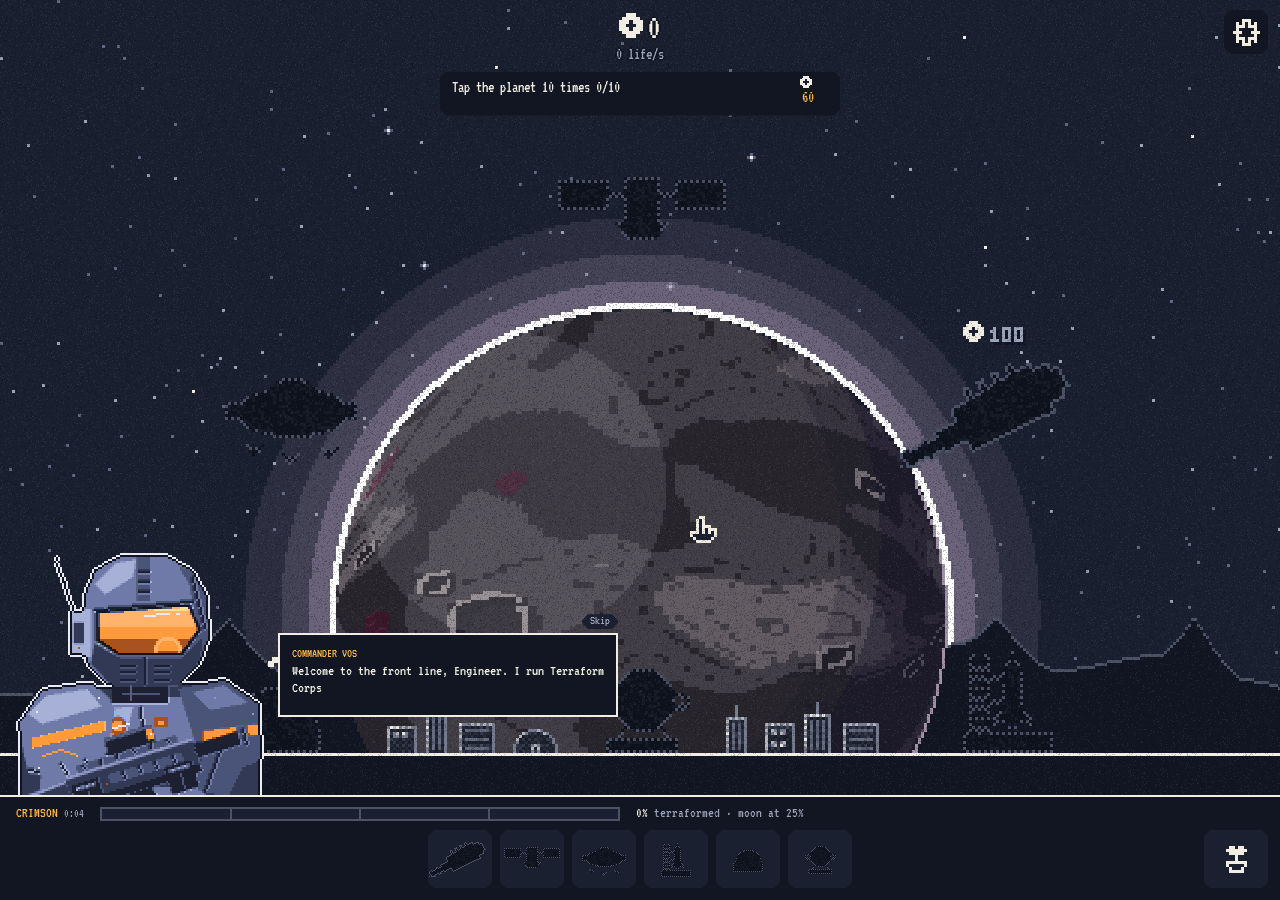
==== index.html @ 7e872ab9 "Combo counter drawn at normal label size (it was double)" ====
<!doctype html>
<html lang="en">
<head>
<meta charset="utf-8">
<meta name="viewport" content="width=device-width,initial-scale=1,viewport-fit=cover">
<title>Terraform</title>
<meta name="description" content="A pixel-art idle game: heal dead alien worlds with lasers, mirrors, drones, comets and antimatter. Free, in the browser, keeps counting while you are away.">
<meta name="theme-color" content="#111622">
<meta property="og:title" content="Terraform">
<meta property="og:description" content="Revive 12 dead worlds. A pixel-art idle game with real space science.">
<meta property="og:type" content="website">
<meta property="og:url" content="https://utkarshbahuguna.me/terraform-idle/">
<meta property="og:image" content="https://utkarshbahuguna.me/terraform-idle/og.jpg">
<meta name="twitter:card" content="summary_large_image">
<link rel="stylesheet" href="style.css?v=10"><!-- ?v: bump on every release, so a new page never runs with a cached old stylesheet or script -->
<link rel="manifest" href="manifest.webmanifest">
<link rel="icon" href="icons/icon-192.png" type="image/png">
<link rel="apple-touch-icon" href="icons/icon-192.png">
</head>
<body>
<canvas id="c" tabindex="0" role="button" aria-label="Your planet. Tap it, or press Enter or Space, to collect life. When a golden comet or a supply crate is in the sky, Enter or Space catches it. M taps the moon. Open systems with the buttons at the bottom or keys 1 to 6."></canvas>
<header id="top">
  <div id="hud"><div id="life"></div><div id="rate"></div></div>
  <button id="goal"><span id="gtext"></span><span id="grew"></span></button>
  <button id="gear" aria-label="Settings" aria-controls="settings"></button>
</header>
<div id="toast" role="status" aria-live="polite"></div>
<div id="contract" role="status" hidden></div>
<!-- before the bar so the commander stands behind it -->
<div id="guide" hidden>
  <img id="gface" alt="Commander Vos">
  <div id="gbox"><button id="gbubble"><b id="gname">COMMANDER VOS</b><span id="gsay" aria-hidden="true"></span><small id="ghint"></small></button><button id="gskip">Skip</button></div>
  <p id="gsr" class="sr" aria-live="polite"></p>
</div>
<footer id="dock">
  <div id="world"><div id="winfo"><b id="wname"></b> <small id="wtime" aria-label="Run time"></small><small id="wtrait"></small></div><div id="heal" role="progressbar" aria-label="Terraformed" aria-valuemin="0" aria-valuemax="100"><div id="healbar"></div></div><div id="healtxt"></div></div>
  <nav id="bar" aria-label="Systems"></nav>
</footer>
<section id="panel" aria-labelledby="pname" hidden>
  <div id="phead"><button id="prev" class="arrow" aria-label="Previous system">&lt;</button><b id="pname"></b><button id="next" class="arrow" aria-label="Next system">&gt;</button><span id="pinfo"></span><button id="pclose" aria-label="Close">X</button></div>
  <div id="pbody"><div id="prows"></div><p id="pfact" class="fact"></p></div>
</section>
<section id="talents" role="dialog" aria-modal="true" aria-labelledby="tth" hidden>
  <header id="thead"><span id="tseeds"></span><h2 id="tth">Talents</h2><button id="tclose" aria-label="Close talents">X</button></header>
  <div id="tscroll"><button id="treset">Reset<small>refund all</small></button><div id="tree"></div></div>
  <div id="tinfo"><div class="rt"><span id="tname"></span><small id="tdesc"></small></div><button id="tbuy" class="buy"></button></div>
</section>
<section id="settings" role="dialog" aria-modal="true" aria-labelledby="sth" hidden>
  <div class="box">
    <header><h2 id="sth">Settings</h2><button id="sclose" aria-label="Close settings">X</button></header>
    <div id="sopts"></div>
    <h3>Achievements <span id="acount"></span></h3>
    <ul id="alist"></ul>
    <h3>Save</h3>
    <p class="hint">Progress is saved in this browser only. Copy the code to carry it to another device, or paste one here to load it.</p>
    <textarea id="scode" rows="3" aria-label="Save code" spellcheck="false" autocomplete="off"></textarea>
    <div class="srow"><button id="sexport" class="act">Copy save code</button><button id="simport" class="act">Load code</button></div>
    <h3>Photo</h3>
    <div class="srow"><span>Save a clean picture of your planet (or press P).</span><button id="sphoto" class="act">Take photo</button></div>
    <button id="snew" class="act">New game</button>
    <p class="hint">TERRAFORM · <a href="https://github.com/u7k4rs6/terraform-idle">source on GitHub</a> · <a href="privacy.html">privacy</a></p>
  </div>
</section>
<button id="cineskip" hidden>Skip &gt;&gt;</button>
<div id="warp" role="dialog" aria-modal="true" aria-labelledby="warph" hidden>
  <div class="box"><h2 id="warph">Planet terraformed</h2><p id="warptxt"></p><h3 id="boonh"></h3><div id="boons"></div><div class="srow"><button id="warpstay">Stay a while</button><button id="warpshare">Share</button></div></div>
</div>
<script src="data.js?v=10"></script>
<script src="game.js?v=10"></script>
</body>
</html>
---- style.css ----
@font-face { font-family: 'VT323'; font-style: normal; font-weight: 400; font-display: swap; src: url(fonts/VT323-Regular.woff2) format('woff2'); } /* self-hosted (OFL, see fonts/OFL.txt): no third-party request, works offline */
:root { --bg: #1a2030; --deep: #111622; --line: #f2ede2; --dim: #4b5266; --soft: #9aa2b6; --acc: #ffb547; --fill: #4a3a20; --scrim: #111622cc; --cut: 6px; }
* { box-sizing: border-box; margin: 0; }
html { font-size: 20px; }
html.big { font-size: 24px; } /* Large text setting */
html, body { height: 100%; overflow: hidden; background: var(--bg); color: var(--line); font: 1rem/1.15 'VT323', monospace; touch-action: manipulation; -webkit-tap-highlight-color: transparent; user-select: none; }
#c { position: fixed; left: 0; top: 0; image-rendering: pixelated; touch-action: manipulation; }
#c:focus { outline: none; }
#c:focus-visible { outline: 2px solid var(--acc); outline-offset: -4px; }
button { font: inherit; color: inherit; cursor: pointer; background: none; border: 0; padding: 0; } /* no browser padding: it pushed icons and fills off-centre */
button:disabled { cursor: default; }
button:focus-visible { outline: 2px solid var(--acc); outline-offset: 2px; }
.ico { height: .8em; image-rendering: pixelated; vertical-align: -1px; margin-right: 4px; }

/* panels: solid fills with cut corners (no outlines) */
#goal, #gear, .tile, #toast, #contract, .buy, .act, .tog, .boon, #settings .box, #warp .box, #pclose, #sclose, #tclose, .arrow, #gskip, #cineskip, #treset {
  clip-path: polygon(var(--cut) 0, calc(100% - var(--cut)) 0, 100% var(--cut), 100% calc(100% - var(--cut)), calc(100% - var(--cut)) 100%, var(--cut) 100%, 0 calc(100% - var(--cut)), 0 var(--cut)); }

/* top: life readout, the goal under it, the settings gear in the corner */
#top { position: fixed; top: 0; left: 0; right: 0; display: flex; flex-direction: column; align-items: center; gap: 8px; padding: calc(10px + env(safe-area-inset-top)) calc(16px + env(safe-area-inset-right)) 0 calc(16px + env(safe-area-inset-left)); pointer-events: none; }
#hud { text-align: center; text-shadow: 0 2px 0 var(--deep), 2px 0 0 var(--deep), -2px 0 0 var(--deep), 0 -2px 0 var(--deep); }
#life { font-size: 2.2rem; line-height: 1; }
#life .ico { height: .7em; vertical-align: 0; }
#rate { color: var(--soft); }
#goal { pointer-events: auto; position: relative; display: flex; width: min(400px, 100%); min-height: 44px; text-align: left;
  background: linear-gradient(90deg, var(--fill) var(--p, 0%), var(--deep) 0); } /* fills as the goal progresses (--p set in game.js) */
#goal[hidden] { display: none; }
#gtext { flex: 1; padding: 6px 12px; display: flex; align-items: center; }
#grew { min-width: 64px; display: grid; place-items: center; padding: 4px 10px; color: var(--acc); }
#goal.ready { background: var(--acc); color: var(--deep); animation: ready 1.2s steps(2) infinite; }
#goal.ready #grew { color: var(--deep); }
@keyframes ready { 50% { filter: brightness(1.15); } }
html.calm #goal.ready { animation: none; }
.tile.ok::after { content: ""; position: absolute; top: 5px; right: 5px; width: 6px; height: 6px; background: var(--acc); }
#toast { position: fixed; left: 50%; transform: translateX(-50%); width: min(420px, calc(100% - 32px)); padding: 6px 12px; background: var(--deep); box-shadow: inset 3px 0 var(--soft); font-size: .9rem; pointer-events: none; } /* read-only: must not block taps on the systems behind it */
#toast:not(.show) { display: none; }
#toast.big { box-shadow: inset 3px 0 var(--acc); }
@media (max-width: 899px) { body:has(#panel:not([hidden])) #toast { display: none; } } /* phones: the panel needs the room */
@media (min-width: 900px) { #toast { left: calc(16px + env(safe-area-inset-left)); transform: none; width: 340px; } } /* wide: the empty sky on the left, clear of the top system */

/* bottom dock: the terraformed bar along its top edge, the world line, then the system tiles */
#dock { position: fixed; left: 0; right: 0; bottom: 0; background: var(--deep); border-top: 2px solid var(--line); } /* the ledge the commander stands behind */
#world { display: grid; grid-template-columns: auto minmax(0, 520px) auto; justify-content: start; grid-template-areas: "info bar txt"; align-items: center; column-gap: 16px; row-gap: 4px; padding: 8px 16px 0; padding-left: calc(16px + env(safe-area-inset-left)); padding-right: calc(16px + env(safe-area-inset-right)); font-size: .9rem; }
#winfo { grid-area: info; }
#wname { font-weight: normal; color: var(--acc); }
#wtime { color: var(--soft); font-variant-numeric: tabular-nums; }
#wtrait { display: block; color: var(--soft); font-size: .8rem; } /* the world's trait, under its name */
#wtrait:empty { display: none; }
/* terraformed bar: four chunks, one per milestone (moon, clouds, rings, alive) */
#heal { grid-area: bar; position: relative; height: 14px; background: var(--bg); border: 2px solid var(--dim); }
#healbar { height: 100%; width: 0; background: var(--acc); }
#heal::after { content: ""; position: absolute; inset: 0; background: linear-gradient(90deg, transparent calc(25% - 1px), var(--dim) 0 calc(25% + 1px), transparent 0 calc(50% - 1px), var(--dim) 0 calc(50% + 1px), transparent 0 calc(75% - 1px), var(--dim) 0 calc(75% + 1px), transparent 0); }
#healtxt { grid-area: txt; color: var(--soft); white-space: nowrap; }
#healtxt b { font-weight: normal; color: var(--line); }
@media (max-width: 700px) { #world { grid-template-columns: 1fr; justify-content: stretch; grid-template-areas: "info" "bar" "txt"; } } /* narrow: name, bar, then what it means */
@media (max-height: 500px) { #top { flex-direction: row; justify-content: center; gap: 16px; padding-right: calc(68px + env(safe-area-inset-right)); } #life { font-size: 1.8rem; } #hud { white-space: nowrap; } } /* landscape phones: one row, so the planet keeps the height */
#bar { position: relative; display: flex; justify-content: center; gap: 8px; padding: 8px 12px calc(12px + env(safe-area-inset-bottom)); }
.tile { position: relative; flex: 1 1 0; max-width: 64px; height: 58px; background: var(--bg); display: grid; place-items: center; }
.tile img { image-rendering: pixelated; max-width: 100%; max-height: 46px; } /* shrink only when a tile is narrower than the icon */
.tile.sel { box-shadow: inset 0 -3px var(--acc); background: var(--fill); }
#ttile img { width: 27px; } /* 9px icon at 3x */
#ttile { position: absolute; bottom: calc(12px + env(safe-area-inset-bottom)); right: calc(12px + env(safe-area-inset-right)); width: 64px; max-width: none; } /* talents: bottom-right corner, apart from the systems */
@media (max-width: 640px) { #bar { padding-right: calc(84px + env(safe-area-inset-right)); } } /* narrow: keep the systems clear of it */
/* embedded (itch.io): the host's fullscreen button sits bottom-right, so the talents tile moves to the bottom-left corner */
html.embed #ttile { right: auto; left: calc(12px + env(safe-area-inset-left)); }
@media (max-width: 640px) { html.embed #bar { padding-right: 12px; padding-left: calc(84px + env(safe-area-inset-left)); } }

/* upgrade sheet + arrows to step between systems */
#panel { position: fixed; left: 50%; bottom: 0; transform: translateX(-50%); width: min(560px, 100%); max-height: 56vh; display: flex; flex-direction: column; background: var(--deep); border-top: 2px solid var(--acc); padding-bottom: env(safe-area-inset-bottom); }
#phead { flex: none; } /* the heading and X stay put */
#pbody { flex: 1 1 auto; min-height: 0; overflow-y: auto; } /* only the upgrades and the fact scroll */
#panel[hidden], .row[hidden] { display: none; }
#phead { display: flex; align-items: center; gap: 12px; padding: 12px 16px; border-bottom: 6px solid var(--bg); }
#pname { font-weight: normal; font-size: 1.2rem; }
#pinfo { flex: 1; text-align: right; color: var(--soft); }
#pclose { width: 36px; height: 36px; background: var(--soft); color: var(--deep); }
.row { display: flex; align-items: center; gap: 12px; padding: 12px 16px; }
.row + .row { border-top: 2px solid var(--bg); }
.rt { flex: 1; }
.rt small { display: block; font-size: .85rem; color: var(--soft); }
.rt .cur { color: var(--line); margin-top: 4px; }
.rt .cur i { font-style: normal; color: var(--acc); }
.lv { color: var(--soft); margin-left: 6px; }
.buy { min-width: 92px; padding: 6px 8px; background: var(--acc); color: var(--deep); line-height: 1; }
.buy[aria-disabled="true"] { background: var(--bg); color: var(--soft); cursor: default; }
.buy span { display: block; margin-top: 4px; }
.fact { padding: 4px 16px 14px; font-size: .85rem; color: var(--soft); }
.fact:empty { display: none; }
.arrow { width: 32px; height: 36px; flex: none; background: var(--bg); color: var(--soft); font-size: 1.2rem; } /* < > step between systems, beside the name */
#phead { gap: 8px; }

/* commander: portrait + speech bubble, bottom left; only the bubble and skip take taps */
#guide { position: fixed; left: calc(8px + env(safe-area-inset-left)); display: flex; align-items: flex-end; gap: 6px; pointer-events: none; }
#guide[hidden] { display: none; }
#gface { width: 264px; flex: none; image-rendering: pixelated; } /* whole multiples of the 132px portrait: 2x */
@media (min-width: 1400px) and (min-height: 860px) { #gface { width: 396px; } }
@media (max-width: 600px) { #gface { width: 176px; } #gbubble { font-size: .85rem; } }
@media (max-height: 500px) { #gface { width: 132px; } } /* landscape phones: 1x, so he does not cover the stats and the planet */
#guide.compact #gface { display: none; } /* panel open: just the bubble */
#guide.talk #gface { animation: talk .24s steps(1) infinite; }
@keyframes talk { 50% { transform: translateY(-2px); } }
#gbox { position: relative; align-self: center; pointer-events: auto; }
#guide.compact #gbox { margin-left: 8px; }
#gbubble { position: relative; display: block; width: min(340px, calc(100vw - 200px)); /* 200 = left offset + portrait + gap on phones */ min-height: 84px; padding: 8px 12px; background: var(--deep); border: 2px solid var(--line); text-align: left; font-size: .95rem; }
#gbubble::before { content: ""; position: absolute; left: -8px; top: 22px; width: 6px; height: 6px; background: var(--line); box-shadow: -4px 4px 0 var(--line); } /* pixel tail toward the commander */
#gname { display: block; font-weight: normal; font-size: .8rem; color: var(--acc); }
#ghint { display: block; margin-top: 6px; text-align: right; font-size: .8rem; color: var(--soft); }
#ghint.wait { color: var(--acc); }
#gskip { position: absolute; right: 0; bottom: 100%; margin-bottom: 4px; padding: 0 8px; background: var(--bg); color: var(--soft); font-size: .8rem; }
.sr { position: absolute; width: 1px; height: 1px; overflow: hidden; clip-path: inset(50%); }

/* talent tree: full-screen sheet, nodes placed on a 300 x 420 grid (percent positions set in game.js) */
#talents { position: fixed; inset: 0; display: flex; flex-direction: column; background: var(--deep); padding: env(safe-area-inset-top) env(safe-area-inset-right) env(safe-area-inset-bottom) env(safe-area-inset-left); }
#talents[hidden] { display: none; }
#thead { display: grid; grid-template-columns: 1fr auto 1fr; align-items: center; padding: 16px; }
#tseeds { font-size: 1.2rem; }
#tth { font-weight: normal; font-size: 1.4rem; }
#tclose { justify-self: end; width: 40px; height: 40px; background: var(--soft); color: var(--deep); }
#tscroll { position: relative; flex: 1; overflow-y: auto; padding: 8px 16px 24px; }
#treset { position: absolute; left: 0; top: 0; z-index: 1; padding: 6px 14px; background: var(--bg); text-align: left; }
#treset small { display: block; color: var(--soft); font-size: .8rem; }
#tree { position: relative; width: min(380px, 100%); aspect-ratio: 300 / 420; margin: 60px auto 0; }
#tree svg { position: absolute; inset: 0; width: 100%; height: 100%; pointer-events: none; }
.tier { position: absolute; left: 0; right: 0; background: var(--bg); pointer-events: none;
  clip-path: polygon(14px 0, calc(100% - 14px) 0, 100% 14px, 100% calc(100% - 14px), calc(100% - 14px) 100%, 14px 100%, 0 calc(100% - 14px), 0 14px); }
/* octagon nodes: the outer colour is the ring, ::before the face */
.tn { --oct: polygon(30% 0, 70% 0, 100% 30%, 100% 70%, 70% 100%, 30% 100%, 0 70%, 0 30%);
  position: absolute; width: 11%; aspect-ratio: 1; transform: translate(-50%, -50%); display: grid; place-items: center; background: var(--dim); clip-path: var(--oct); }
.tn::before { content: ""; position: absolute; inset: 2px; background: var(--deep); clip-path: var(--oct); }
.tn img { position: relative; width: 64%; max-height: 64%; object-fit: contain; image-rendering: pixelated; }
.tn.av { background: var(--acc); }
.tn.on { background: var(--acc); }
.tn.on::before { background: var(--fill); }
.tn.lock img { opacity: .35; }
.tn.sel { background: var(--line); width: 13%; }
#tinfo { display: flex; align-items: center; gap: 12px; padding: 12px max(16px, calc(50% - 280px)); border-top: 2px solid var(--acc); min-height: 76px; }
#tname { font-size: 1.1rem; }

#warp { position: fixed; inset: 0; display: grid; place-items: center; padding: 16px; background: var(--scrim); }
#warp[hidden] { display: none; }
#warp .box { width: min(360px, 100%); padding: 20px; text-align: center; background: var(--deep); box-shadow: inset 0 3px var(--acc); }
#warp h2 { font-weight: normal; font-size: 1.5rem; }
#warp p { margin: 10px 0 16px; color: var(--soft); }


/* settings: gear in the life box, a sheet of toggles, the save code and new game */
/* settings gear: the screen's top-right corner, matching the goal bar (outside the flow, so the layout never re-fits for it) */
#gear { pointer-events: auto; position: absolute; top: calc(10px + env(safe-area-inset-top)); right: calc(12px + env(safe-area-inset-right)); width: 44px; height: 44px; display: grid; place-items: center; background: var(--deep); }
#gear img { display: block; width: 27px; image-rendering: pixelated; } /* 9px icon at 3x */
#settings { position: fixed; inset: 0; display: grid; place-items: center; padding: 16px; background: var(--scrim); overflow-y: auto; }
#settings[hidden] { display: none; }
#settings .box { width: min(420px, 100%); max-height: 100%; overflow-y: auto; padding: 16px 20px; background: var(--deep); box-shadow: inset 0 3px var(--acc); }
#settings header { display: flex; align-items: center; justify-content: space-between; margin-bottom: 8px; }
#settings h2 { font-weight: normal; font-size: 1.4rem; }
#settings h3 { font-weight: normal; font-size: 1.1rem; margin-top: 14px; color: var(--acc); }
#sclose { width: 40px; height: 40px; background: var(--soft); color: var(--deep); }
.srow { display: flex; align-items: center; justify-content: space-between; gap: 12px; padding: 8px 0; border-bottom: 2px solid var(--bg); }
.tog { min-width: 64px; padding: 4px 10px; background: var(--bg); color: var(--soft); }
.tog[aria-pressed="true"] { background: var(--acc); color: var(--deep); }
.hint { color: var(--soft); font-size: .85rem; margin: 6px 0; }
.hint a { color: var(--acc); }
#scode { width: 100%; margin: 6px 0; padding: 6px; font: inherit; font-size: .8rem; color: var(--line); background: var(--bg); border: 2px solid var(--dim); resize: vertical; user-select: text; }
.act { padding: 6px 12px; background: var(--bg); color: var(--line); }
#snew { margin-top: 10px; }
#snew.arm { background: var(--fill); color: var(--acc); }
html.calm #guide.talk #gface { animation: none; } /* reduced motion: the commander stays still while talking */
#alist { list-style: none; padding: 0; max-height: 200px; overflow-y: auto; }
#alist li { padding: 5px 0; border-bottom: 2px solid var(--bg); color: var(--dim); }
#alist li b { display: block; font-weight: normal; }
#alist li small { font-size: .8rem; }
#alist li.on { color: var(--soft); }
#alist li.on b { color: var(--acc); }
#warp .srow { justify-content: center; border: 0; padding-top: 12px; }
#warp .srow button { padding: 4px 10px; background: var(--bg); color: var(--soft); clip-path: polygon(var(--cut) 0, calc(100% - var(--cut)) 0, 100% var(--cut), 100% calc(100% - var(--cut)), calc(100% - var(--cut)) 100%, var(--cut) 100%, 0 calc(100% - var(--cut)), 0 var(--cut)); }
#guide.quip #gface, #guide.quip #gskip { display: none; } /* passing remark: just the bubble */
#guide.quip #gbox { margin-left: 8px; }
#guide.quip #gbubble { width: min(340px, calc(100vw - 40px)); }
#guide.quip #gbubble::before { display: none; } /* no portrait to point at */
#boonh { font-weight: normal; font-size: 1rem; color: var(--acc); margin-bottom: 8px; }
#boons { display: grid; gap: 8px; }
.boon { padding: 8px 12px; text-align: left; background: var(--bg); box-shadow: inset 3px 0 var(--acc); }
.boon b { display: block; font-weight: normal; color: var(--acc); }
.boon small { display: block; font-size: .85rem; color: var(--soft); }
.boon:hover, .boon:focus-visible { background: var(--fill); }
#warp .box { max-height: calc(100vh - 32px); overflow-y: auto; }
/* contract strip: outside the layout (no scene re-fit when it comes and goes); top is set in layout() */
#contract { position: fixed; right: env(safe-area-inset-right); width: 168px; padding: 6px 10px; background: var(--deep); box-shadow: inset 3px 0 #8fe3ff; font-size: .85rem; pointer-events: none; } /* mirrors the stat boxes on the right */
#contract[hidden] { display: none; }
#contract b { display: block; font-weight: normal; color: #8fe3ff; }
#contract span { display: block; color: var(--soft); white-space: nowrap; }
/* sector cinematic: only the canvas, the commander's bubble and Skip */
html.cine #top, html.cine #dock, html.cine #contract, html.cine #toast, html.cine #prev, html.cine #next, html.cine #panel { visibility: hidden; }
html.cine #guide { bottom: 24px !important; }
html.cine #gface, html.cine #gskip { display: none; }
#cineskip { position: fixed; right: calc(16px + env(safe-area-inset-right)); top: calc(16px + env(safe-area-inset-top)); padding: 6px 12px; background: var(--deep); color: var(--soft); }
#cineskip[hidden] { display: none; }
html.cine #gbubble::before { display: none; }
html.cine #gbubble { width: min(420px, calc(100vw - 32px)); }
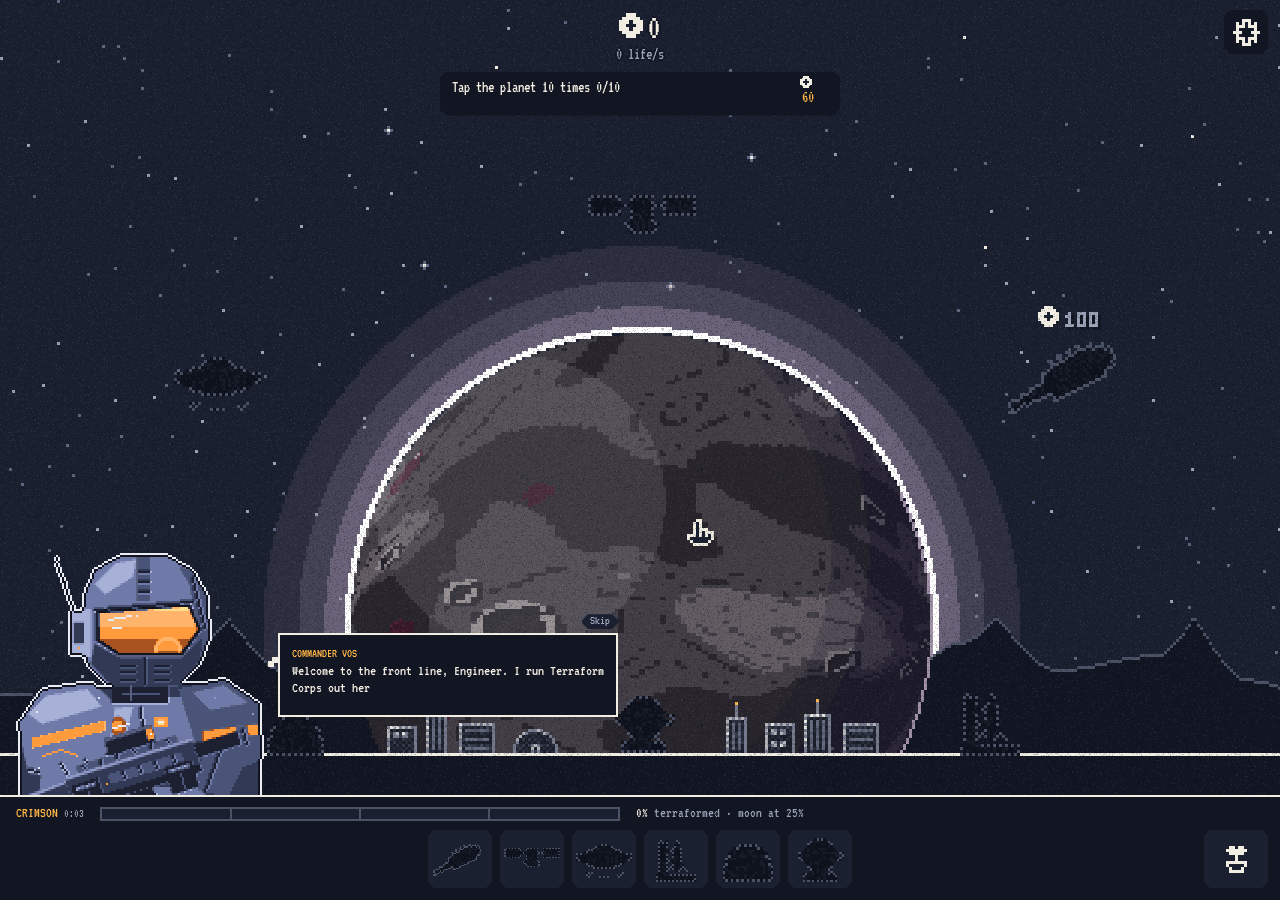
==== commit fe7fd519: "Machines restyled DOOM-ish: worn gunmetal, rust, olive drab, dried blood and bone with grime, rust s" ====
--- a/index.html
+++ b/index.html
@@ -12,7 +12,7 @@
 <meta property="og:url" content="https://utkarshbahuguna.me/terraform-idle/">
 <meta property="og:image" content="https://utkarshbahuguna.me/terraform-idle/og.jpg">
 <meta name="twitter:card" content="summary_large_image">
-<link rel="stylesheet" href="style.css?v=10"><!-- ?v: bump on every release, so a new page never runs with a cached old stylesheet or script -->
+<link rel="stylesheet" href="style.css?v=11"><!-- ?v: bump on every release, so a new page never runs with a cached old stylesheet or script -->
 <link rel="manifest" href="manifest.webmanifest">
 <link rel="icon" href="icons/icon-192.png" type="image/png">
 <link rel="apple-touch-icon" href="icons/icon-192.png">
@@ -65,7 +65,7 @@
 <div id="warp" role="dialog" aria-modal="true" aria-labelledby="warph" hidden>
   <div class="box"><h2 id="warph">Planet terraformed</h2><p id="warptxt"></p><h3 id="boonh"></h3><div id="boons"></div><div class="srow"><button id="warpstay">Stay a while</button><button id="warpshare">Share</button></div></div>
 </div>
-<script src="data.js?v=10"></script>
-<script src="game.js?v=10"></script>
+<script src="data.js?v=11"></script>
+<script src="game.js?v=11"></script>
 </body>
 </html>
--- a/style.css
+++ b/style.css
@@ -52,11 +52,11 @@
 #heal::after { content: ""; position: absolute; inset: 0; background: linear-gradient(90deg, transparent calc(25% - 1px), var(--dim) 0 calc(25% + 1px), transparent 0 calc(50% - 1px), var(--dim) 0 calc(50% + 1px), transparent 0 calc(75% - 1px), var(--dim) 0 calc(75% + 1px), transparent 0); }
 #healtxt { grid-area: txt; color: var(--soft); white-space: nowrap; }
 #healtxt b { font-weight: normal; color: var(--line); }
-@media (max-width: 700px) { #world { grid-template-columns: 1fr; justify-content: stretch; grid-template-areas: "info" "bar" "txt"; } } /* narrow: name, bar, then what it means */
+@media (max-width: 700px) and (min-height: 501px) { #world { grid-template-columns: 1fr; justify-content: stretch; grid-template-areas: "info" "bar" "txt"; } } /* narrow: name, bar, then what it means */
 @media (max-height: 500px) { #top { flex-direction: row; justify-content: center; gap: 16px; padding-right: calc(68px + env(safe-area-inset-right)); } #life { font-size: 1.8rem; } #hud { white-space: nowrap; } } /* landscape phones: one row, so the planet keeps the height */
 #bar { position: relative; display: flex; justify-content: center; gap: 8px; padding: 8px 12px calc(12px + env(safe-area-inset-bottom)); }
 .tile { position: relative; flex: 1 1 0; max-width: 64px; height: 58px; background: var(--bg); display: grid; place-items: center; }
-.tile img { image-rendering: pixelated; max-width: 100%; max-height: 46px; } /* shrink only when a tile is narrower than the icon */
+.tile img { image-rendering: pixelated; width: 88%; height: 46px; object-fit: contain; } /* the machines are small in the scene: show them big here */
 .tile.sel { box-shadow: inset 0 -3px var(--acc); background: var(--fill); }
 #ttile img { width: 27px; } /* 9px icon at 3x */
 #ttile { position: absolute; bottom: calc(12px + env(safe-area-inset-bottom)); right: calc(12px + env(safe-area-inset-right)); width: 64px; max-width: none; } /* talents: bottom-right corner, apart from the systems */
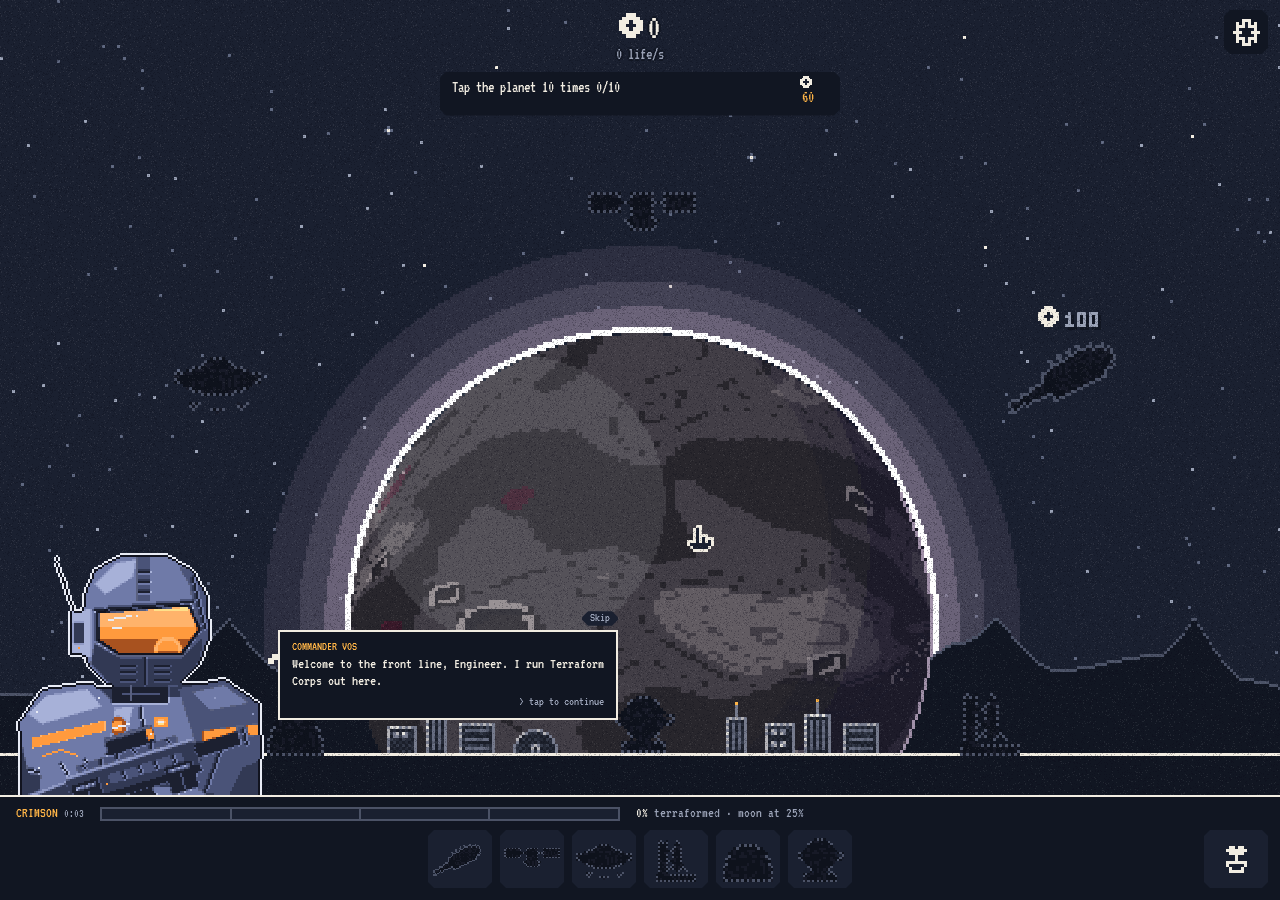
==== commit a24709ee: "Machines at 70% on phones (screens under 600 px on the short side), 65% elsewhere" ====
--- a/index.html
+++ b/index.html
@@ -12,7 +12,7 @@
 <meta property="og:url" content="https://utkarshbahuguna.me/terraform-idle/">
 <meta property="og:image" content="https://utkarshbahuguna.me/terraform-idle/og.jpg">
 <meta name="twitter:card" content="summary_large_image">
-<link rel="stylesheet" href="style.css?v=11"><!-- ?v: bump on every release, so a new page never runs with a cached old stylesheet or script -->
+<link rel="stylesheet" href="style.css?v=12"><!-- ?v: bump on every release, so a new page never runs with a cached old stylesheet or script -->
 <link rel="manifest" href="manifest.webmanifest">
 <link rel="icon" href="icons/icon-192.png" type="image/png">
 <link rel="apple-touch-icon" href="icons/icon-192.png">
@@ -65,7 +65,7 @@
 <div id="warp" role="dialog" aria-modal="true" aria-labelledby="warph" hidden>
   <div class="box"><h2 id="warph">Planet terraformed</h2><p id="warptxt"></p><h3 id="boonh"></h3><div id="boons"></div><div class="srow"><button id="warpstay">Stay a while</button><button id="warpshare">Share</button></div></div>
 </div>
-<script src="data.js?v=11"></script>
-<script src="game.js?v=11"></script>
+<script src="data.js?v=12"></script>
+<script src="game.js?v=12"></script>
 </body>
 </html>
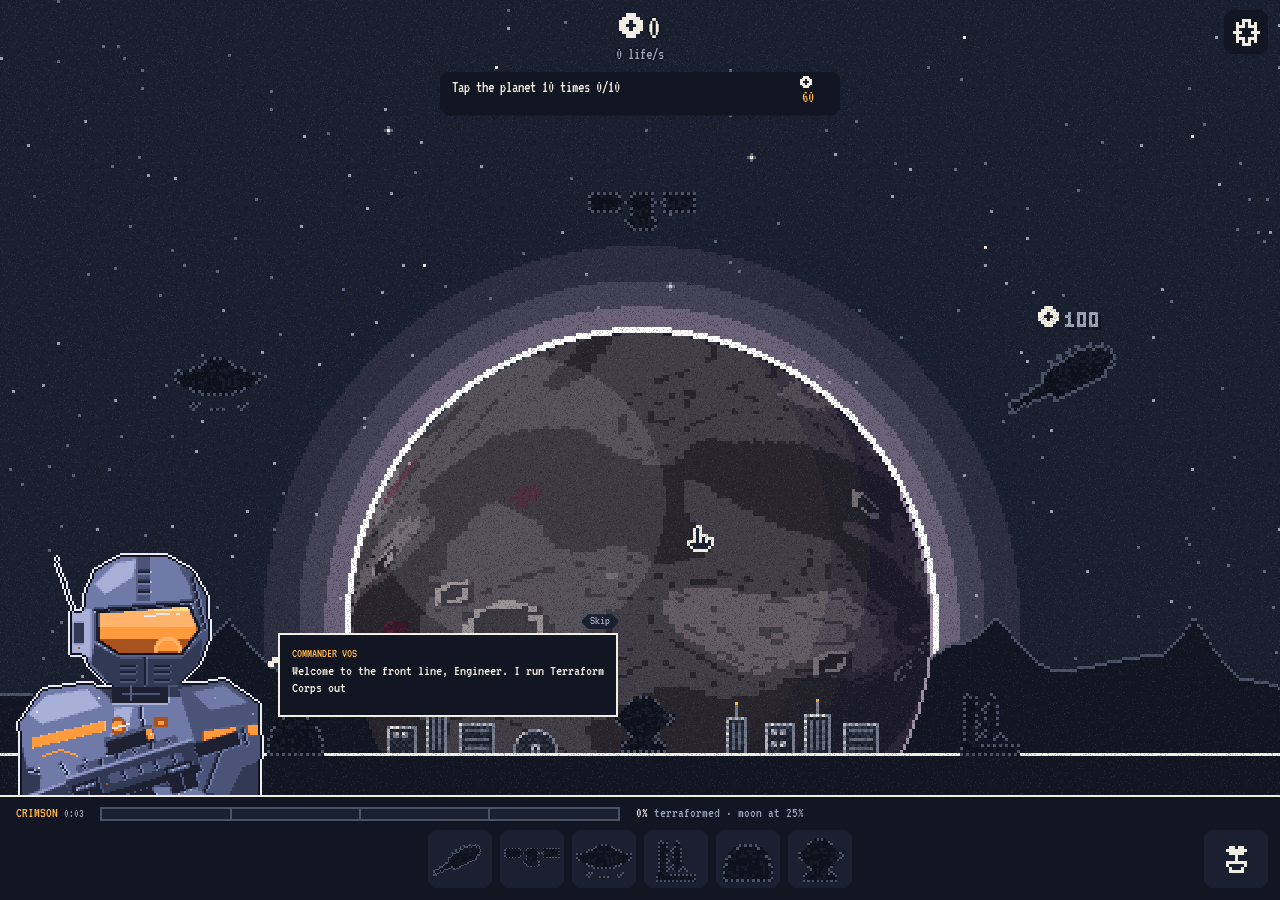
==== commit 67c7dbbc: "Tapping can't replace the machines: hand taps past 6 a second share that rate's pay, and one tap (wi" ====
--- a/index.html
+++ b/index.html
@@ -12,7 +12,7 @@
 <meta property="og:url" content="https://utkarshbahuguna.me/terraform-idle/">
 <meta property="og:image" content="https://utkarshbahuguna.me/terraform-idle/og.jpg">
 <meta name="twitter:card" content="summary_large_image">
-<link rel="stylesheet" href="style.css?v=12"><!-- ?v: bump on every release, so a new page never runs with a cached old stylesheet or script -->
+<link rel="stylesheet" href="style.css?v=13"><!-- ?v: bump on every release, so a new page never runs with a cached old stylesheet or script -->
 <link rel="manifest" href="manifest.webmanifest">
 <link rel="icon" href="icons/icon-192.png" type="image/png">
 <link rel="apple-touch-icon" href="icons/icon-192.png">
@@ -65,7 +65,7 @@
 <div id="warp" role="dialog" aria-modal="true" aria-labelledby="warph" hidden>
   <div class="box"><h2 id="warph">Planet terraformed</h2><p id="warptxt"></p><h3 id="boonh"></h3><div id="boons"></div><div class="srow"><button id="warpstay">Stay a while</button><button id="warpshare">Share</button></div></div>
 </div>
-<script src="data.js?v=12"></script>
-<script src="game.js?v=12"></script>
+<script src="data.js?v=13"></script>
+<script src="game.js?v=13"></script>
 </body>
 </html>
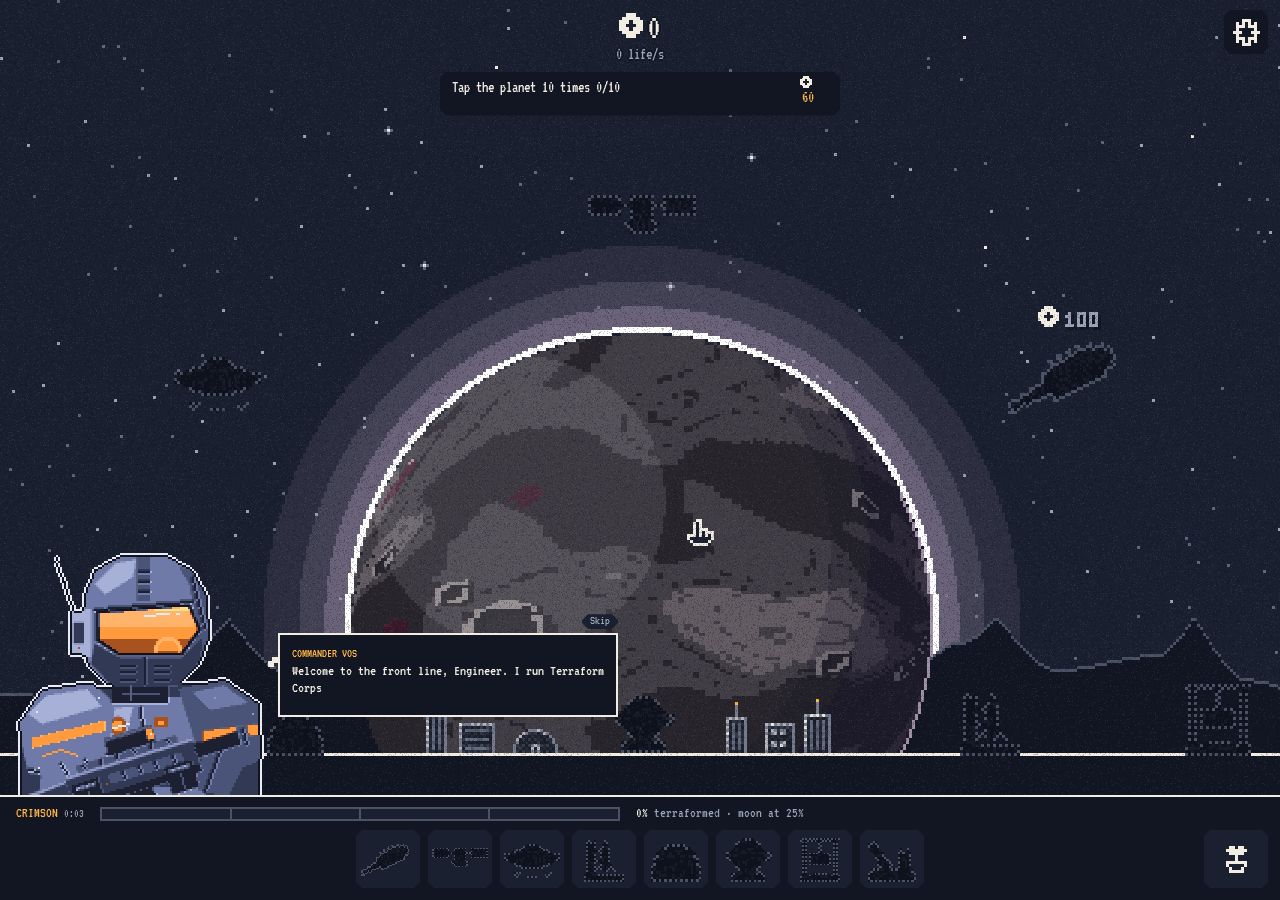
==== commit 131dcbf9: "30 machines, 8 per world, each with its own attack, pace and trait. 12 new: Graviton Anvil (collapsi" ====
--- a/index.html
+++ b/index.html
@@ -12,7 +12,7 @@
 <meta property="og:url" content="https://utkarshbahuguna.me/terraform-idle/">
 <meta property="og:image" content="https://utkarshbahuguna.me/terraform-idle/og.jpg">
 <meta name="twitter:card" content="summary_large_image">
-<link rel="stylesheet" href="style.css?v=13"><!-- ?v: bump on every release, so a new page never runs with a cached old stylesheet or script -->
+<link rel="stylesheet" href="style.css?v=15"><!-- ?v: bump on every release, so a new page never runs with a cached old stylesheet or script -->
 <link rel="manifest" href="manifest.webmanifest">
 <link rel="icon" href="icons/icon-192.png" type="image/png">
 <link rel="apple-touch-icon" href="icons/icon-192.png">
@@ -38,7 +38,7 @@
 </footer>
 <section id="panel" aria-labelledby="pname" hidden>
   <div id="phead"><button id="prev" class="arrow" aria-label="Previous system">&lt;</button><b id="pname"></b><button id="next" class="arrow" aria-label="Next system">&gt;</button><span id="pinfo"></span><button id="pclose" aria-label="Close">X</button></div>
-  <div id="pbody"><div id="prows"></div><p id="pfact" class="fact"></p></div>
+  <div id="pbody"><p id="ptrait"></p><div id="prows"></div><p id="pfact" class="fact"></p></div>
 </section>
 <section id="talents" role="dialog" aria-modal="true" aria-labelledby="tth" hidden>
   <header id="thead"><span id="tseeds"></span><h2 id="tth">Talents</h2><button id="tclose" aria-label="Close talents">X</button></header>
@@ -65,7 +65,7 @@
 <div id="warp" role="dialog" aria-modal="true" aria-labelledby="warph" hidden>
   <div class="box"><h2 id="warph">Planet terraformed</h2><p id="warptxt"></p><h3 id="boonh"></h3><div id="boons"></div><div class="srow"><button id="warpstay">Stay a while</button><button id="warpshare">Share</button></div></div>
 </div>
-<script src="data.js?v=13"></script>
-<script src="game.js?v=13"></script>
+<script src="data.js?v=15"></script>
+<script src="game.js?v=15"></script>
 </body>
 </html>
--- a/style.css
+++ b/style.css
@@ -60,7 +60,7 @@
 .tile.sel { box-shadow: inset 0 -3px var(--acc); background: var(--fill); }
 #ttile img { width: 27px; } /* 9px icon at 3x */
 #ttile { position: absolute; bottom: calc(12px + env(safe-area-inset-bottom)); right: calc(12px + env(safe-area-inset-right)); width: 64px; max-width: none; } /* talents: bottom-right corner, apart from the systems */
-@media (max-width: 640px) { #bar { padding-right: calc(84px + env(safe-area-inset-right)); } } /* narrow: keep the systems clear of it */
+@media (max-width: 640px) { #bar { gap: 4px; padding-left: 8px; padding-right: calc(80px + env(safe-area-inset-right)); } } /* narrow: keep the systems clear of it */
 /* embedded (itch.io): the host's fullscreen button sits bottom-right, so the talents tile moves to the bottom-left corner */
 html.embed #ttile { right: auto; left: calc(12px + env(safe-area-inset-left)); }
 @media (max-width: 640px) { html.embed #bar { padding-right: 12px; padding-left: calc(84px + env(safe-area-inset-left)); } }
@@ -85,6 +85,8 @@
 .buy[aria-disabled="true"] { background: var(--bg); color: var(--soft); cursor: default; }
 .buy span { display: block; margin-top: 4px; }
 .fact { padding: 4px 16px 14px; font-size: .85rem; color: var(--soft); }
+#ptrait { padding: 8px 16px 0; font-size: .85rem; color: var(--soft); }
+#ptrait b { font-weight: normal; color: var(--acc); margin-right: 6px; }
 .fact:empty { display: none; }
 .arrow { width: 32px; height: 36px; flex: none; background: var(--bg); color: var(--soft); font-size: 1.2rem; } /* < > step between systems, beside the name */
 #phead { gap: 8px; }
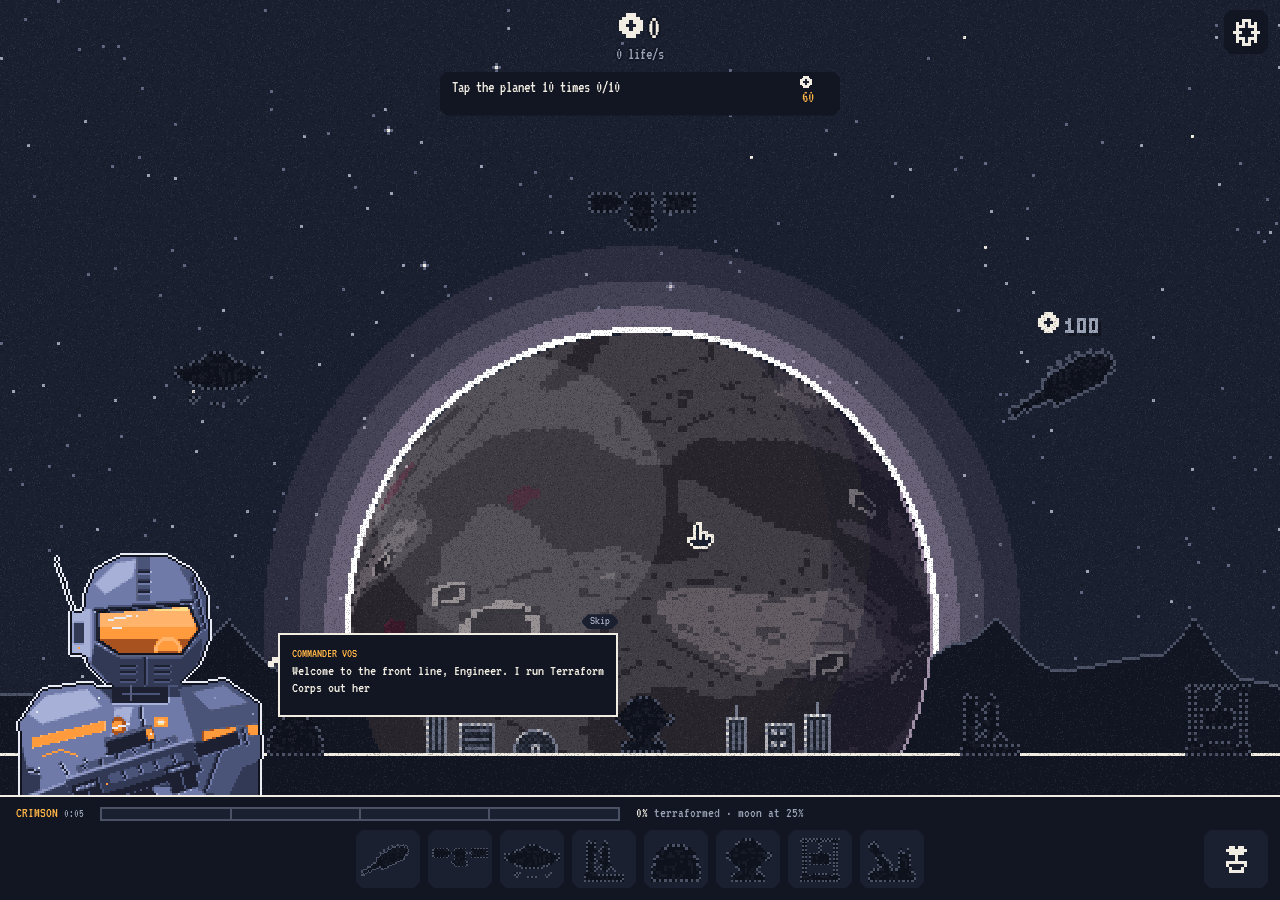
==== commit 84883de2: "No boons after a terraform: the warp screen just says the planet is alive and offers one Warp button" ====
--- a/index.html
+++ b/index.html
@@ -12,7 +12,7 @@
 <meta property="og:url" content="https://utkarshbahuguna.me/terraform-idle/">
 <meta property="og:image" content="https://utkarshbahuguna.me/terraform-idle/og.jpg">
 <meta name="twitter:card" content="summary_large_image">
-<link rel="stylesheet" href="style.css?v=15"><!-- ?v: bump on every release, so a new page never runs with a cached old stylesheet or script -->
+<link rel="stylesheet" href="style.css?v=16"><!-- ?v: bump on every release, so a new page never runs with a cached old stylesheet or script -->
 <link rel="manifest" href="manifest.webmanifest">
 <link rel="icon" href="icons/icon-192.png" type="image/png">
 <link rel="apple-touch-icon" href="icons/icon-192.png">
@@ -63,9 +63,9 @@
 </section>
 <button id="cineskip" hidden>Skip &gt;&gt;</button>
 <div id="warp" role="dialog" aria-modal="true" aria-labelledby="warph" hidden>
-  <div class="box"><h2 id="warph">Planet terraformed</h2><p id="warptxt"></p><h3 id="boonh"></h3><div id="boons"></div><div class="srow"><button id="warpstay">Stay a while</button><button id="warpshare">Share</button></div></div>
+  <div class="box"><h2 id="warph">Planet terraformed</h2><p id="warptxt"></p><button id="warpgo"></button><div class="srow"><button id="warpstay">Stay a while</button><button id="warpshare">Share</button></div></div>
 </div>
-<script src="data.js?v=15"></script>
-<script src="game.js?v=15"></script>
+<script src="data.js?v=16"></script>
+<script src="game.js?v=16"></script>
 </body>
 </html>
--- a/style.css
+++ b/style.css
@@ -13,7 +13,7 @@
 .ico { height: .8em; image-rendering: pixelated; vertical-align: -1px; margin-right: 4px; }
 
 /* panels: solid fills with cut corners (no outlines) */
-#goal, #gear, .tile, #toast, #contract, .buy, .act, .tog, .boon, #settings .box, #warp .box, #pclose, #sclose, #tclose, .arrow, #gskip, #cineskip, #treset {
+#goal, #gear, .tile, #toast, #contract, .buy, .act, .tog, #warpgo, #settings .box, #warp .box, #pclose, #sclose, #tclose, .arrow, #gskip, #cineskip, #treset {
   clip-path: polygon(var(--cut) 0, calc(100% - var(--cut)) 0, 100% var(--cut), 100% calc(100% - var(--cut)), calc(100% - var(--cut)) 100%, var(--cut) 100%, 0 calc(100% - var(--cut)), 0 var(--cut)); }
 
 /* top: life readout, the goal under it, the settings gear in the corner */
@@ -143,6 +143,9 @@
 #warp .box { width: min(360px, 100%); padding: 20px; text-align: center; background: var(--deep); box-shadow: inset 0 3px var(--acc); }
 #warp h2 { font-weight: normal; font-size: 1.5rem; }
 #warp p { margin: 10px 0 16px; color: var(--soft); }
+#warpgo { width: 100%; min-height: 48px; background: var(--acc); color: var(--deep); font-size: 1.1rem; }
+#warpgo:hover, #warpgo:focus-visible { background: var(--accL, #ffc76b); }
+#warpgo[hidden] { display: none; }
 
 
 /* settings: gear in the life box, a sheet of toggles, the save code and new game */
@@ -178,12 +181,6 @@
 #guide.quip #gbox { margin-left: 8px; }
 #guide.quip #gbubble { width: min(340px, calc(100vw - 40px)); }
 #guide.quip #gbubble::before { display: none; } /* no portrait to point at */
-#boonh { font-weight: normal; font-size: 1rem; color: var(--acc); margin-bottom: 8px; }
-#boons { display: grid; gap: 8px; }
-.boon { padding: 8px 12px; text-align: left; background: var(--bg); box-shadow: inset 3px 0 var(--acc); }
-.boon b { display: block; font-weight: normal; color: var(--acc); }
-.boon small { display: block; font-size: .85rem; color: var(--soft); }
-.boon:hover, .boon:focus-visible { background: var(--fill); }
 #warp .box { max-height: calc(100vh - 32px); overflow-y: auto; }
 /* contract strip: outside the layout (no scene re-fit when it comes and goes); top is set in layout() */
 #contract { position: fixed; right: env(safe-area-inset-right); width: 168px; padding: 6px 10px; background: var(--deep); box-shadow: inset 3px 0 #8fe3ff; font-size: .85rem; pointer-events: none; } /* mirrors the stat boxes on the right */
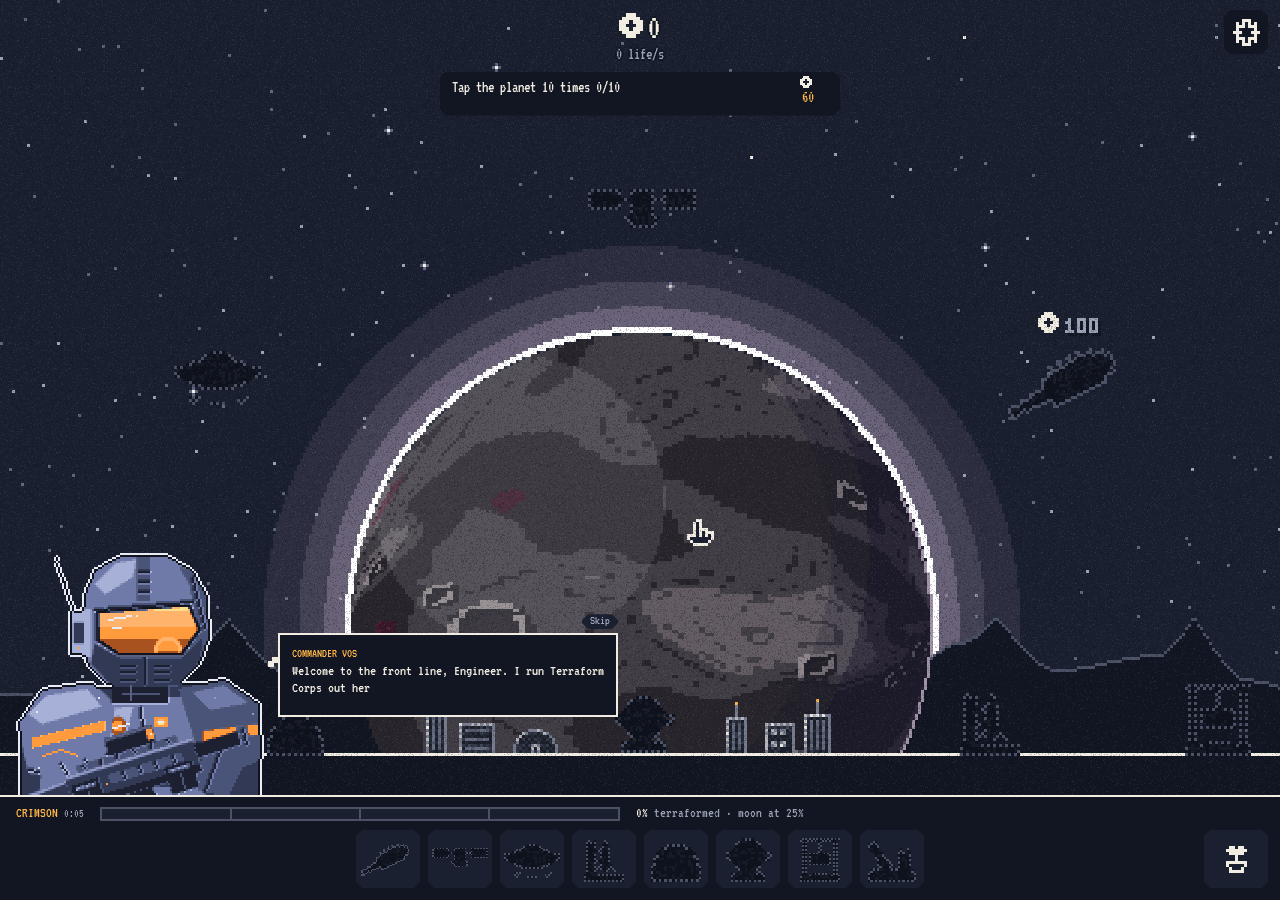
==== commit 0dac2196: "Screen-reader label: keys 1 to 8 open the systems" ====
--- a/index.html
+++ b/index.html
@@ -18,7 +18,7 @@
 <link rel="apple-touch-icon" href="icons/icon-192.png">
 </head>
 <body>
-<canvas id="c" tabindex="0" role="button" aria-label="Your planet. Tap it, or press Enter or Space, to collect life. When a golden comet or a supply crate is in the sky, Enter or Space catches it. M taps the moon. Open systems with the buttons at the bottom or keys 1 to 6."></canvas>
+<canvas id="c" tabindex="0" role="button" aria-label="Your planet. Tap it, or press Enter or Space, to collect life. When a golden comet or a supply crate is in the sky, Enter or Space catches it. M taps the moon. Open systems with the buttons at the bottom or keys 1 to 8."></canvas>
 <header id="top">
   <div id="hud"><div id="life"></div><div id="rate"></div></div>
   <button id="goal"><span id="gtext"></span><span id="grew"></span></button>
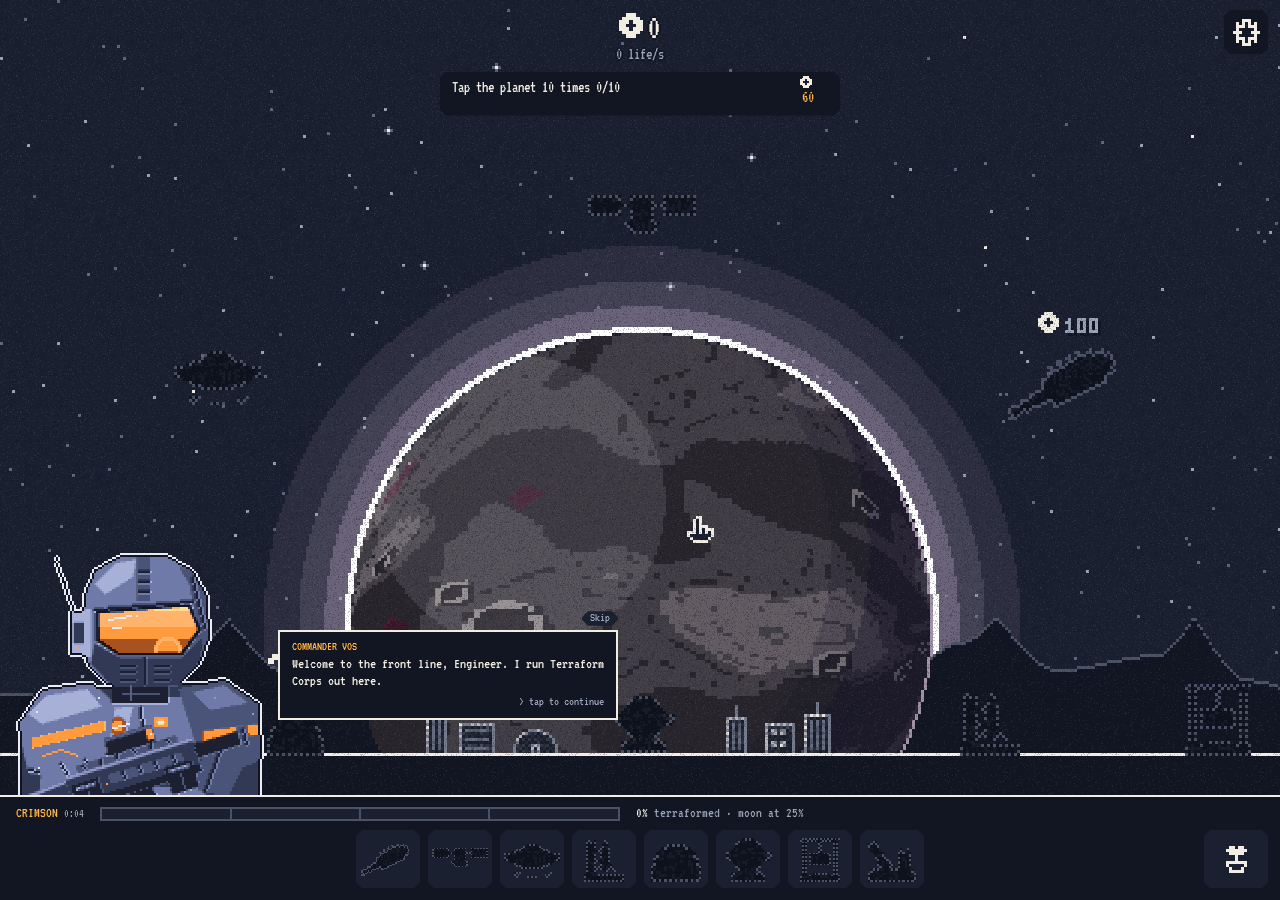
==== commit 9f216446: "Fix: Support's count of other machines could turn income into NaN when the save held fewer slots tha" ====
--- a/index.html
+++ b/index.html
@@ -12,7 +12,7 @@
 <meta property="og:url" content="https://utkarshbahuguna.me/terraform-idle/">
 <meta property="og:image" content="https://utkarshbahuguna.me/terraform-idle/og.jpg">
 <meta name="twitter:card" content="summary_large_image">
-<link rel="stylesheet" href="style.css?v=16"><!-- ?v: bump on every release, so a new page never runs with a cached old stylesheet or script -->
+<link rel="stylesheet" href="style.css?v=17"><!-- ?v: bump on every release, so a new page never runs with a cached old stylesheet or script -->
 <link rel="manifest" href="manifest.webmanifest">
 <link rel="icon" href="icons/icon-192.png" type="image/png">
 <link rel="apple-touch-icon" href="icons/icon-192.png">
@@ -65,7 +65,7 @@
 <div id="warp" role="dialog" aria-modal="true" aria-labelledby="warph" hidden>
   <div class="box"><h2 id="warph">Planet terraformed</h2><p id="warptxt"></p><button id="warpgo"></button><div class="srow"><button id="warpstay">Stay a while</button><button id="warpshare">Share</button></div></div>
 </div>
-<script src="data.js?v=16"></script>
-<script src="game.js?v=16"></script>
+<script src="data.js?v=17"></script>
+<script src="game.js?v=17"></script>
 </body>
 </html>
